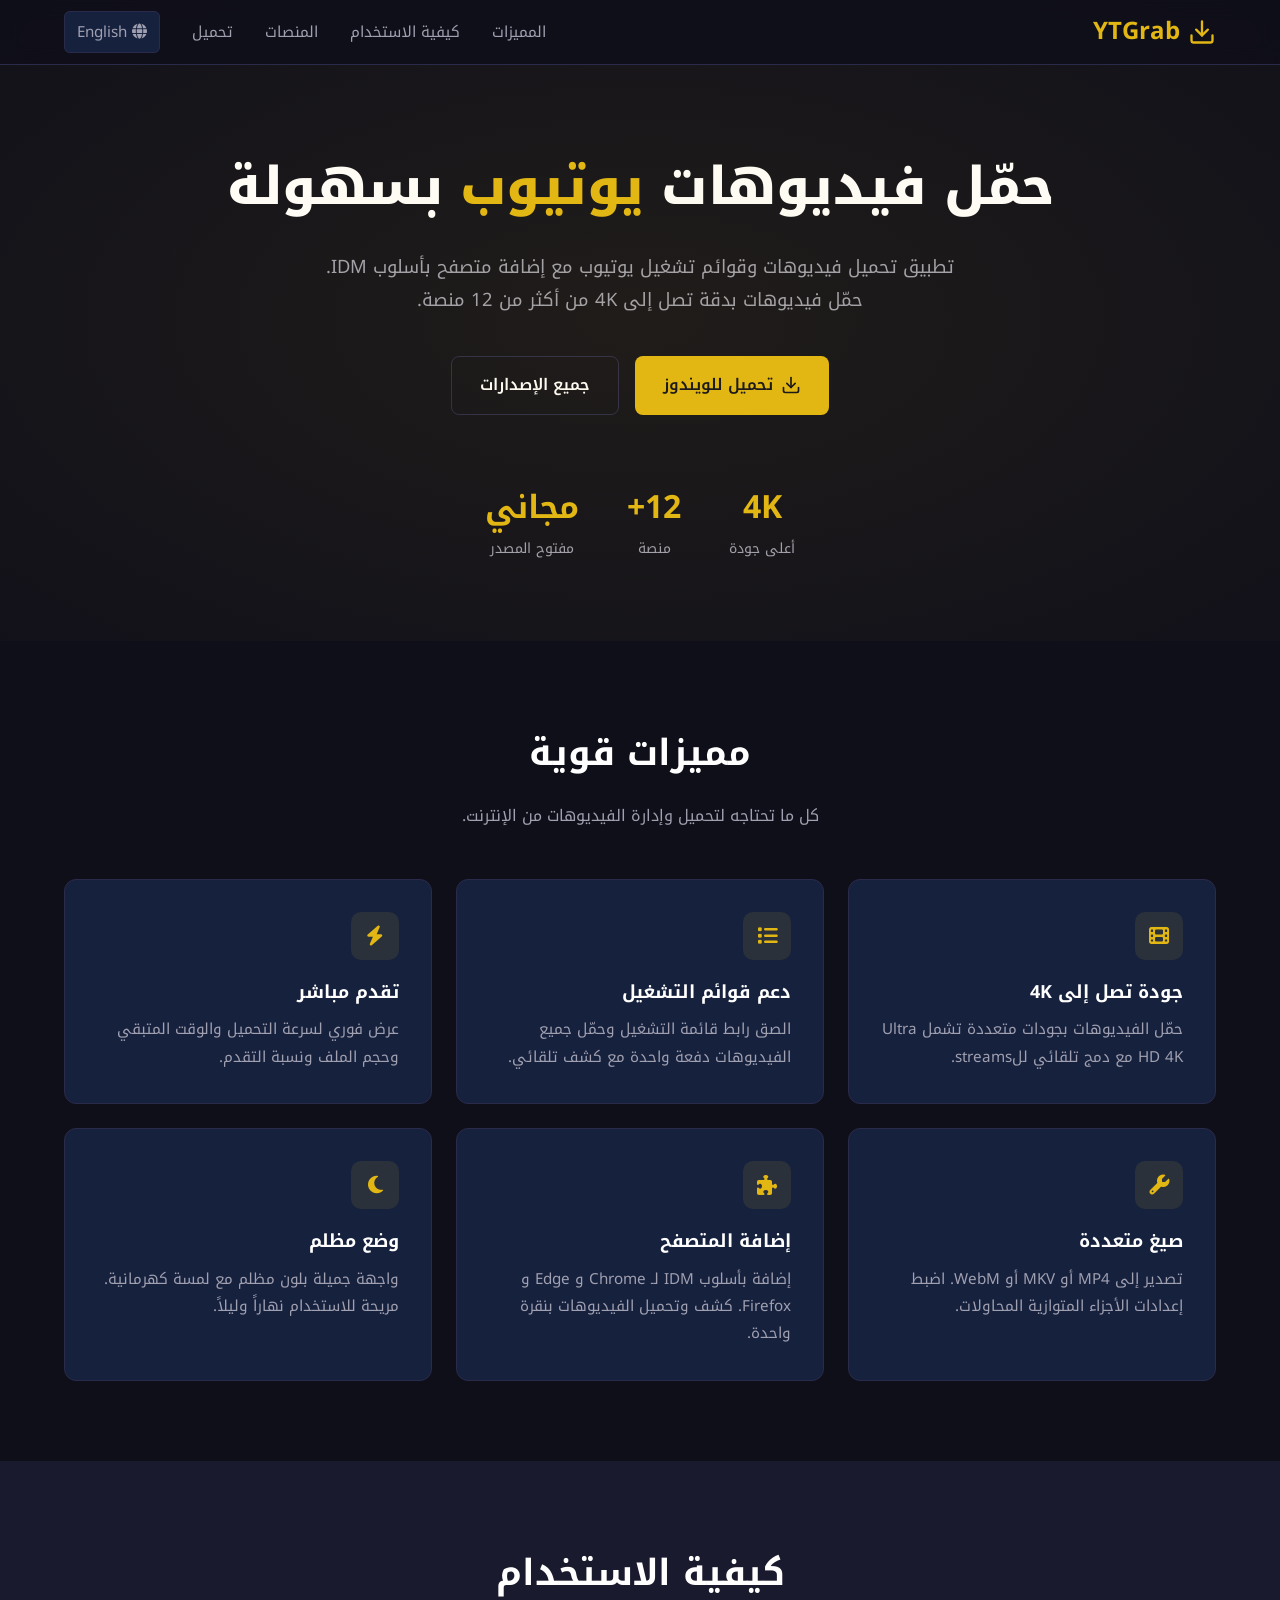
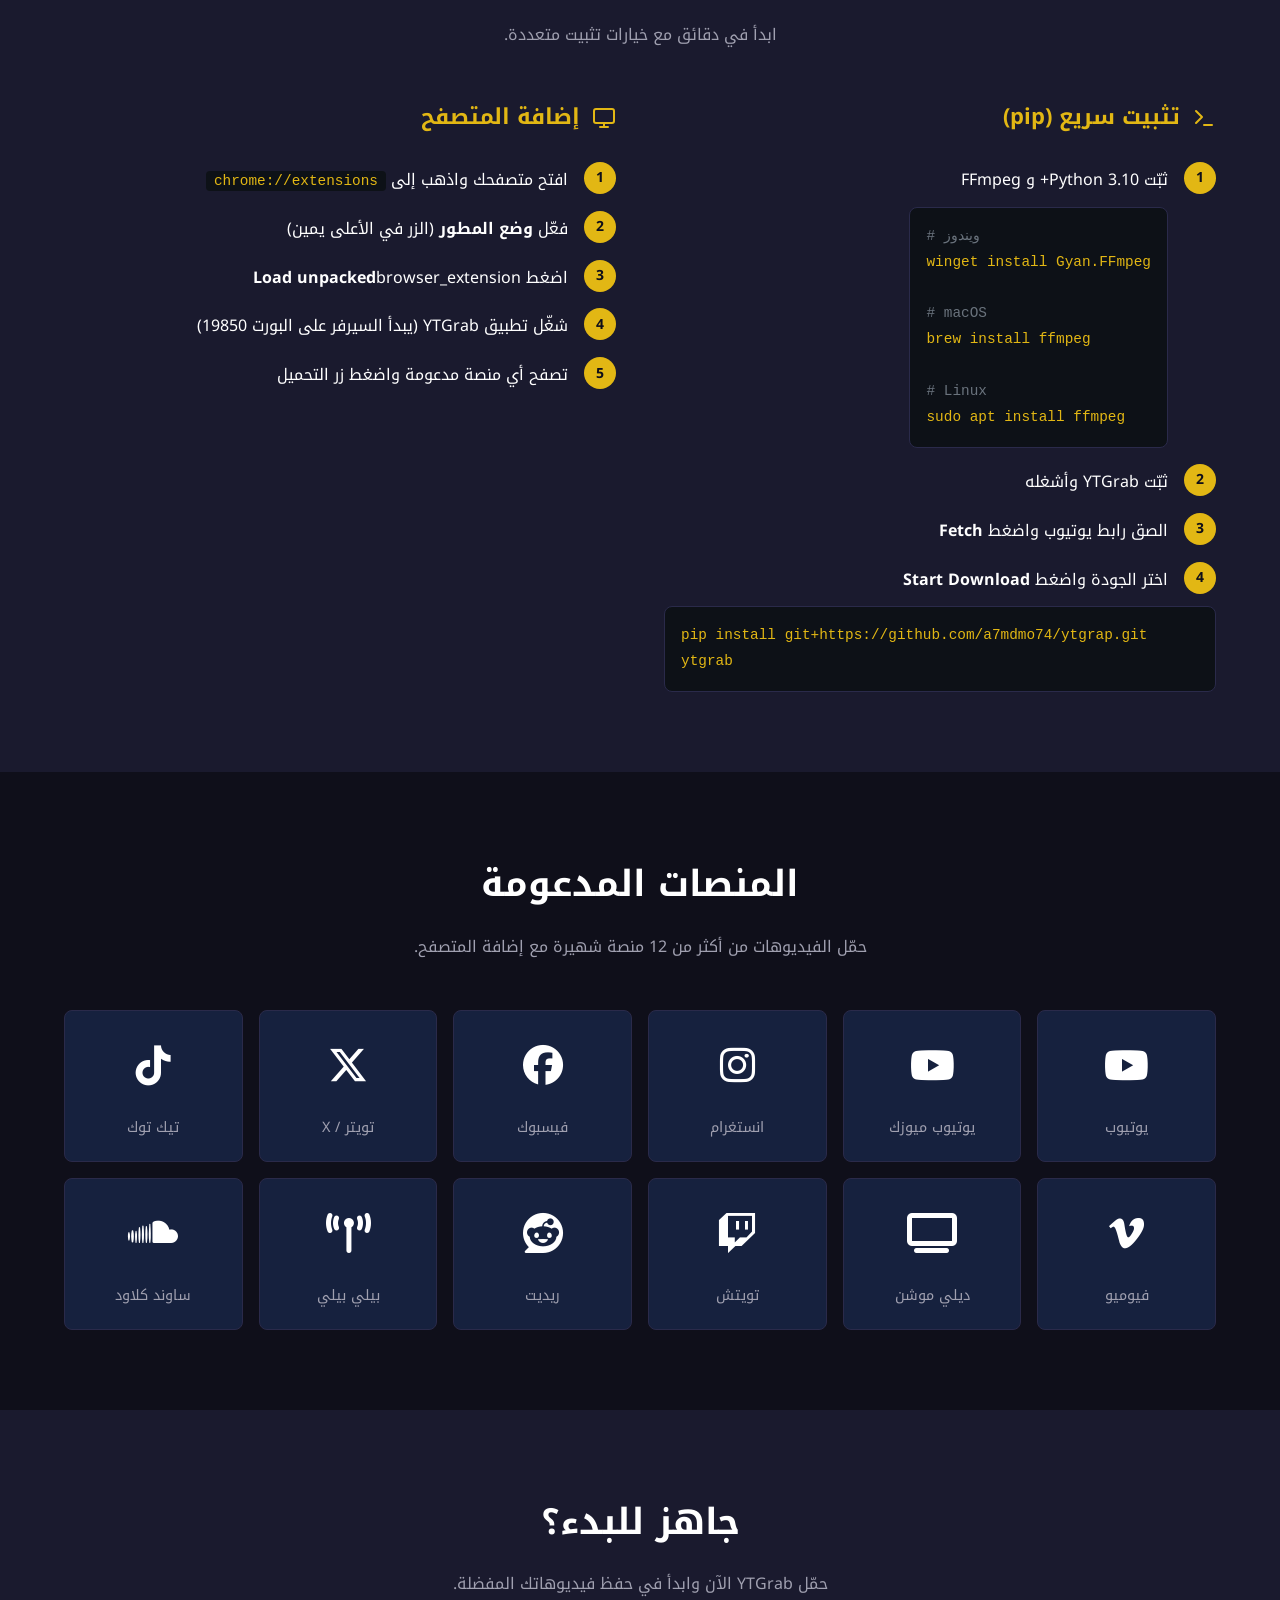
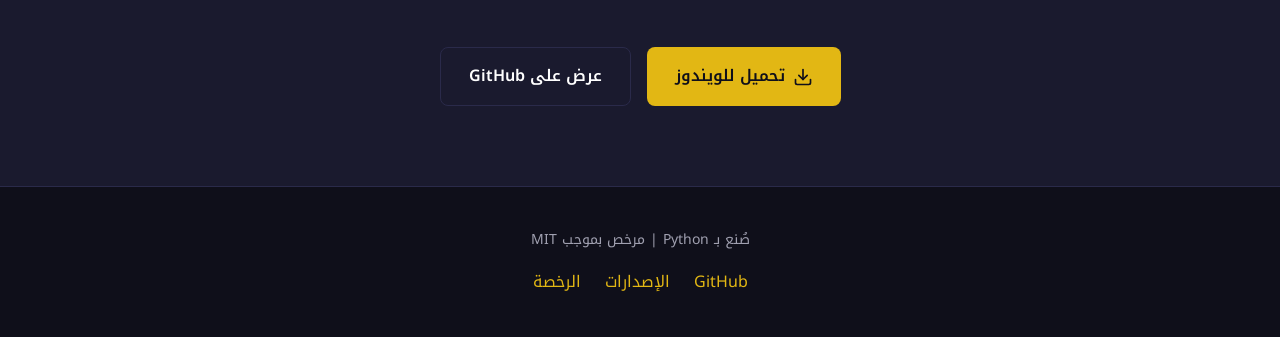
==== docs/index-ar.html @ 20b382d5 "Add Arabic version with RTL support and language switcher" ====
<!DOCTYPE html>
<html lang="ar" dir="rtl">
<head>
    <meta charset="UTF-8">
    <meta name="viewport" content="width=device-width, initial-scale=1.0">
    <title>YTGrab - تحميل فيديوهات يوتيوب</title>
    <meta name="description" content="تحميل فيديوهات وقوائم تشغيل يوتيوب مع إضافة متصفح بأسلوب IDM. حمّل فيديوهات بدقة تصل إلى 4K من أكثر من 12 منصة.">
    <link rel="icon" href="data:image/svg+xml,<svg xmlns='http://www.w3.org/2000/svg' viewBox='0 0 100 100'><text y='.9em' font-size='90'>⬇</text></svg>">
    <link rel="stylesheet" href="https://cdnjs.cloudflare.com/ajax/libs/font-awesome/6.5.1/css/all.min.css">
    <link href="https://fonts.googleapis.com/css2?family=Noto+Kufi+Arabic:wght@400;500;600;700;800&display=swap" rel="stylesheet">
    <style>
        *, *::before, *::after {
            margin: 0;
            padding: 0;
            box-sizing: border-box;
        }

        :root {
            --bg-primary: #0f0f1a;
            --bg-secondary: #1a1a2e;
            --bg-card: #16213e;
            --accent: #e2b714;
            --accent-hover: #f5c842;
            --text-primary: #ffffff;
            --text-secondary: #a0a0b0;
            --code-bg: #0d1117;
            --border: #2a2a4a;
        }

        html {
            scroll-behavior: smooth;
        }

        body {
            font-family: 'Noto Kufi Arabic', -apple-system, BlinkMacSystemFont, 'Segoe UI', sans-serif;
            background-color: var(--bg-primary);
            color: var(--text-primary);
            line-height: 1.8;
        }

        a {
            color: var(--accent);
            text-decoration: none;
            transition: color 0.2s;
        }

        a:hover {
            color: var(--accent-hover);
        }

        .container {
            max-width: 1200px;
            margin: 0 auto;
            padding: 0 24px;
        }

        /* Navigation */
        nav {
            position: fixed;
            top: 0;
            left: 0;
            right: 0;
            background: rgba(15, 15, 26, 0.95);
            backdrop-filter: blur(10px);
            border-bottom: 1px solid var(--border);
            z-index: 1000;
        }

        nav .container {
            display: flex;
            align-items: center;
            justify-content: space-between;
            height: 64px;
        }

        .logo {
            font-size: 1.5rem;
            font-weight: 700;
            color: var(--accent);
            display: flex;
            align-items: center;
            gap: 8px;
        }

        .logo svg {
            width: 28px;
            height: 28px;
        }

        .nav-links {
            display: flex;
            gap: 32px;
            list-style: none;
            align-items: center;
        }

        .nav-links a {
            color: var(--text-secondary);
            font-size: 0.95rem;
            transition: color 0.2s;
        }

        .nav-links a:hover {
            color: var(--text-primary);
        }

        .lang-switch {
            background: var(--bg-card);
            padding: 6px 12px;
            border-radius: 6px;
            border: 1px solid var(--border);
            font-size: 0.85rem;
        }

        .lang-switch:hover {
            border-color: var(--accent);
            color: var(--accent);
        }

        .hamburger {
            display: none;
            background: none;
            border: none;
            cursor: pointer;
            padding: 4px;
        }

        .hamburger span {
            display: block;
            width: 24px;
            height: 2px;
            background: var(--text-primary);
            margin: 6px 0;
            transition: 0.3s;
        }

        /* Hero */
        .hero {
            padding: 140px 0 80px;
            text-align: center;
            position: relative;
            overflow: hidden;
        }

        .hero::before {
            content: '';
            position: absolute;
            top: -50%;
            left: -50%;
            width: 200%;
            height: 200%;
            background: radial-gradient(ellipse at center, rgba(226, 183, 20, 0.08) 0%, transparent 60%);
            pointer-events: none;
        }

        .hero h1 {
            font-size: 3.25rem;
            font-weight: 800;
            margin-bottom: 16px;
            letter-spacing: -0.5px;
        }

        .hero h1 span {
            color: var(--accent);
        }

        .hero .tagline {
            font-size: 1.15rem;
            color: var(--text-secondary);
            max-width: 650px;
            margin: 0 auto 40px;
        }

        .hero-buttons {
            display: flex;
            gap: 16px;
            justify-content: center;
            flex-wrap: wrap;
        }

        .btn {
            display: inline-flex;
            align-items: center;
            gap: 8px;
            padding: 14px 28px;
            border-radius: 8px;
            font-size: 1rem;
            font-weight: 600;
            cursor: pointer;
            border: none;
            transition: all 0.2s;
        }

        .btn-primary {
            background: var(--accent);
            color: #0f0f1a;
        }

        .btn-primary:hover {
            background: var(--accent-hover);
            color: #0f0f1a;
            transform: translateY(-2px);
            box-shadow: 0 8px 24px rgba(226, 183, 20, 0.3);
        }

        .btn-secondary {
            background: transparent;
            color: var(--text-primary);
            border: 1px solid var(--border);
        }

        .btn-secondary:hover {
            border-color: var(--accent);
            color: var(--accent);
        }

        .hero-stats {
            display: flex;
            justify-content: center;
            gap: 48px;
            margin-top: 64px;
        }

        .stat {
            text-align: center;
        }

        .stat-value {
            font-size: 2rem;
            font-weight: 700;
            color: var(--accent);
        }

        .stat-label {
            font-size: 0.875rem;
            color: var(--text-secondary);
        }

        /* Sections */
        section {
            padding: 80px 0;
        }

        .section-title {
            font-size: 2.25rem;
            font-weight: 700;
            text-align: center;
            margin-bottom: 16px;
        }

        .section-subtitle {
            text-align: center;
            color: var(--text-secondary);
            max-width: 600px;
            margin: 0 auto 48px;
        }

        /* Features Grid */
        .features-grid {
            display: grid;
            grid-template-columns: repeat(3, 1fr);
            gap: 24px;
        }

        .feature-card {
            background: var(--bg-card);
            border: 1px solid var(--border);
            border-radius: 12px;
            padding: 32px;
            transition: all 0.3s;
        }

        .feature-card:hover {
            border-color: var(--accent);
            transform: translateY(-4px);
            box-shadow: 0 12px 32px rgba(0, 0, 0, 0.3);
        }

        .feature-icon {
            width: 48px;
            height: 48px;
            background: rgba(226, 183, 20, 0.1);
            border-radius: 10px;
            display: flex;
            align-items: center;
            justify-content: center;
            font-size: 1.25rem;
            margin-bottom: 16px;
            color: var(--accent);
        }

        .feature-card h3 {
            font-size: 1.125rem;
            margin-bottom: 8px;
        }

        .feature-card p {
            color: var(--text-secondary);
            font-size: 0.95rem;
        }

        /* How to Use */
        .steps {
            display: grid;
            grid-template-columns: repeat(2, 1fr);
            gap: 48px;
        }

        .step-group h3 {
            font-size: 1.375rem;
            margin-bottom: 24px;
            color: var(--accent);
            display: flex;
            align-items: center;
            gap: 12px;
        }

        .step-list {
            list-style: none;
            display: flex;
            flex-direction: column;
            gap: 16px;
        }

        .step-list li {
            display: flex;
            gap: 16px;
            align-items: flex-start;
        }

        .step-number {
            min-width: 32px;
            height: 32px;
            background: var(--accent);
            color: #0f0f1a;
            border-radius: 50%;
            display: flex;
            align-items: center;
            justify-content: center;
            font-weight: 700;
            font-size: 0.875rem;
        }

        .step-text {
            padding-top: 4px;
        }

        .step-text code {
            background: var(--code-bg);
            padding: 2px 8px;
            border-radius: 4px;
            font-size: 0.9rem;
            color: var(--accent);
            font-family: 'Consolas', 'SF Mono', monospace;
        }

        .code-block {
            background: var(--code-bg);
            border: 1px solid var(--border);
            border-radius: 8px;
            padding: 16px;
            margin-top: 12px;
            font-family: 'Consolas', 'SF Mono', monospace;
            font-size: 0.9rem;
            overflow-x: auto;
            direction: ltr;
            text-align: left;
        }

        .code-block .comment {
            color: #6a737d;
        }

        .code-block .cmd {
            color: var(--accent);
        }

        /* Platforms */
        .platforms-grid {
            display: grid;
            grid-template-columns: repeat(auto-fit, minmax(160px, 1fr));
            gap: 16px;
        }

        .platform-badge {
            background: var(--bg-card);
            border: 1px solid var(--border);
            border-radius: 8px;
            padding: 20px;
            text-align: center;
            transition: all 0.2s;
        }

        .platform-badge:hover {
            border-color: var(--accent);
        }

        .platform-icon {
            font-size: 2.5rem;
            margin-bottom: 12px;
            color: var(--text-primary);
            transition: color 0.2s;
        }

        .platform-badge:hover .platform-icon {
            color: var(--accent);
        }

        .platform-name {
            font-size: 0.9rem;
            color: var(--text-secondary);
        }

        /* Footer */
        footer {
            border-top: 1px solid var(--border);
            padding: 40px 0;
            text-align: center;
        }

        footer p {
            color: var(--text-secondary);
            font-size: 0.875rem;
        }

        footer .footer-links {
            display: flex;
            justify-content: center;
            gap: 24px;
            margin-top: 16px;
        }

        /* Responsive */
        @media (max-width: 768px) {
            .nav-links {
                display: none;
                position: absolute;
                top: 64px;
                left: 0;
                right: 0;
                background: var(--bg-primary);
                flex-direction: column;
                padding: 24px;
                gap: 16px;
                border-bottom: 1px solid var(--border);
            }

            .nav-links.active {
                display: flex;
            }

            .hamburger {
                display: block;
            }

            .hero h1 {
                font-size: 2rem;
            }

            .hero .tagline {
                font-size: 1rem;
            }

            .hero-stats {
                gap: 24px;
            }

            .stat-value {
                font-size: 1.5rem;
            }

            .features-grid {
                grid-template-columns: 1fr;
            }

            .steps {
                grid-template-columns: 1fr;
                gap: 32px;
            }

            .section-title {
                font-size: 1.75rem;
            }
        }
    </style>
</head>
<body>
    <nav>
        <div class="container">
            <a href="#" class="logo">
                <svg viewBox="0 0 24 24" fill="none" stroke="currentColor" stroke-width="2" stroke-linecap="round" stroke-linejoin="round">
                    <path d="M21 15v4a2 2 0 0 1-2 2H5a2 2 0 0 1-2-2v-4"/>
                    <polyline points="7 10 12 15 17 10"/>
                    <line x1="12" y1="15" x2="12" y2="3"/>
                </svg>
                YTGrab
            </a>
            <ul class="nav-links" id="navLinks">
                <li><a href="#features">المميزات</a></li>
                <li><a href="#how-to-use">كيفية الاستخدام</a></li>
                <li><a href="#platforms">المنصات</a></li>
                <li><a href="#download">تحميل</a></li>
                <li><a href="index.html" class="lang-switch"><i class="fas fa-globe"></i> English</a></li>
            </ul>
            <button class="hamburger" id="hamburger" aria-label="Toggle menu">
                <span></span>
                <span></span>
                <span></span>
            </button>
        </div>
    </nav>

    <section class="hero" id="download">
        <div class="container">
            <h1>حمّل فيديوهات <span>يوتيوب</span> بسهولة</h1>
            <p class="tagline">تطبيق تحميل فيديوهات وقوائم تشغيل يوتيوب مع إضافة متصفح بأسلوب IDM. حمّل فيديوهات بدقة تصل إلى 4K من أكثر من 12 منصة.</p>
            <div class="hero-buttons">
                <a href="https://github.com/a7mdmo74/ytgrap/releases/latest/download/YTGrab.zip" class="btn btn-primary" id="downloadBtn">
                    <svg width="20" height="20" viewBox="0 0 24 24" fill="none" stroke="currentColor" stroke-width="2" stroke-linecap="round" stroke-linejoin="round">
                        <path d="M21 15v4a2 2 0 0 1-2 2H5a2 2 0 0 1-2-2v-4"/>
                        <polyline points="7 10 12 15 17 10"/>
                        <line x1="12" y1="15" x2="12" y2="3"/>
                    </svg>
                    تحميل للويندوز
                </a>
                <a href="https://github.com/a7mdmo74/ytgrap/releases" class="btn btn-secondary">
                    جميع الإصدارات
                </a>
            </div>
            <div class="hero-stats">
                <div class="stat">
                    <div class="stat-value">4K</div>
                    <div class="stat-label">أعلى جودة</div>
                </div>
                <div class="stat">
                    <div class="stat-value">12+</div>
                    <div class="stat-label">منصة</div>
                </div>
                <div class="stat">
                    <div class="stat-value">مجاني</div>
                    <div class="stat-label">مفتوح المصدر</div>
                </div>
            </div>
        </div>
    </section>

    <section id="features">
        <div class="container">
            <h2 class="section-title">مميزات قوية</h2>
            <p class="section-subtitle">كل ما تحتاجه لتحميل وإدارة الفيديوهات من الإنترنت.</p>
            <div class="features-grid">
                <div class="feature-card">
                    <div class="feature-icon"><i class="fas fa-film"></i></div>
                    <h3>جودة تصل إلى 4K</h3>
                    <p>حمّل الفيديوهات بجودات متعددة تشمل Ultra HD 4K مع دمج تلقائي للstreams.</p>
                </div>
                <div class="feature-card">
                    <div class="feature-icon"><i class="fas fa-list"></i></div>
                    <h3>دعم قوائم التشغيل</h3>
                    <p>الصق رابط قائمة التشغيل وحمّل جميع الفيديوهات دفعة واحدة مع كشف تلقائي.</p>
                </div>
                <div class="feature-card">
                    <div class="feature-icon"><i class="fas fa-bolt"></i></div>
                    <h3>تقدم مباشر</h3>
                    <p>عرض فوري لسرعة التحميل والوقت المتبقي وحجم الملف ونسبة التقدم.</p>
                </div>
                <div class="feature-card">
                    <div class="feature-icon"><i class="fas fa-wrench"></i></div>
                    <h3>صيغ متعددة</h3>
                    <p>تصدير إلى MP4 أو MKV أو WebM. اضبط إعدادات الأجزاء المتوازية المحاولات.</p>
                </div>
                <div class="feature-card">
                    <div class="feature-icon"><i class="fas fa-puzzle-piece"></i></div>
                    <h3>إضافة المتصفح</h3>
                    <p>إضافة بأسلوب IDM لـ Chrome و Edge و Firefox. كشف وتحميل الفيديوهات بنقرة واحدة.</p>
                </div>
                <div class="feature-card">
                    <div class="feature-icon"><i class="fas fa-moon"></i></div>
                    <h3>وضع مظلم</h3>
                    <p>واجهة جميلة بلون مظلم مع لمسة كهرمانية. مريحة للاستخدام نهاراً وليلاً.</p>
                </div>
            </div>
        </div>
    </section>

    <section id="how-to-use" style="background: var(--bg-secondary);">
        <div class="container">
            <h2 class="section-title">كيفية الاستخدام</h2>
            <p class="section-subtitle">ابدأ في دقائق مع خيارات تثبيت متعددة.</p>
            <div class="steps">
                <div class="step-group">
                    <h3>
                        <svg width="24" height="24" viewBox="0 0 24 24" fill="none" stroke="currentColor" stroke-width="2" stroke-linecap="round" stroke-linejoin="round">
                            <polyline points="4 17 10 11 4 5"/>
                            <line x1="12" y1="19" x2="20" y2="19"/>
                        </svg>
                        تثبيت سريع (pip)
                    </h3>
                    <ul class="step-list">
                        <li>
                            <span class="step-number">1</span>
                            <div class="step-text">
                                ثبّت Python 3.10+ و FFmpeg
                                <div class="code-block">
                                    <span class="comment"># ويندوز</span><br>
                                    <span class="cmd">winget install Gyan.FFmpeg</span><br><br>
                                    <span class="comment"># macOS</span><br>
                                    <span class="cmd">brew install ffmpeg</span><br><br>
                                    <span class="comment"># Linux</span><br>
                                    <span class="cmd">sudo apt install ffmpeg</span>
                                </div>
                            </div>
                        </li>
                        <li>
                            <span class="step-number">2</span>
                            <div class="step-text">ثبّت YTGrab وأشغله</div>
                        </li>
                        <li>
                            <span class="step-number">3</span>
                            <div class="step-text">الصق رابط يوتيوب واضغط <strong>Fetch</strong></div>
                        </li>
                        <li>
                            <span class="step-number">4</span>
                            <div class="step-text">اختر الجودة واضغط <strong>Start Download</strong></div>
                        </li>
                    </ul>
                    <div class="code-block">
                        <span class="cmd">pip install git+https://github.com/a7mdmo74/ytgrap.git</span><br>
                        <span class="cmd">ytgrab</span>
                    </div>
                </div>
                <div class="step-group">
                    <h3>
                        <svg width="24" height="24" viewBox="0 0 24 24" fill="none" stroke="currentColor" stroke-width="2" stroke-linecap="round" stroke-linejoin="round">
                            <rect x="2" y="3" width="20" height="14" rx="2" ry="2"/>
                            <line x1="8" y1="21" x2="16" y2="21"/>
                            <line x1="12" y1="17" x2="12" y2="21"/>
                        </svg>
                        إضافة المتصفح
                    </h3>
                    <ul class="step-list">
                        <li>
                            <span class="step-number">1</span>
                            <div class="step-text">افتح متصفحك واذهب إلى <code>chrome://extensions</code></div>
                        </li>
                        <li>
                            <span class="step-number">2</span>
                            <div class="step-text">فعّل <strong>وضع المطور</strong> (الزر في الأعلى يمين)</div>
                        </li>
                        <li>
                            <span class="step-number">3</span>
                            <div class="step-text">اضغط <strong>Load unpacked</strong واختر مجلد <code>browser_extension</code></div>
                        </li>
                        <li>
                            <span class="step-number">4</span>
                            <div class="step-text">شغّل تطبيق YTGrab (يبدأ السيرفر على البورت 19850)</div>
                        </li>
                        <li>
                            <span class="step-number">5</span>
                            <div class="step-text">تصفح أي منصة مدعومة واضغط زر التحميل</div>
                        </li>
                    </ul>
                </div>
            </div>
        </div>
    </section>

    <section id="platforms">
        <div class="container">
            <h2 class="section-title">المنصات المدعومة</h2>
            <p class="section-subtitle">حمّل الفيديوهات من أكثر من 12 منصة شهيرة مع إضافة المتصفح.</p>
            <div class="platforms-grid">
                <div class="platform-badge">
                    <div class="platform-icon"><i class="fab fa-youtube"></i></div>
                    <div class="platform-name">يوتيوب</div>
                </div>
                <div class="platform-badge">
                    <div class="platform-icon"><i class="fab fa-youtube"></i></div>
                    <div class="platform-name">يوتيوب ميوزك</div>
                </div>
                <div class="platform-badge">
                    <div class="platform-icon"><i class="fab fa-instagram"></i></div>
                    <div class="platform-name">انستغرام</div>
                </div>
                <div class="platform-badge">
                    <div class="platform-icon"><i class="fab fa-facebook"></i></div>
                    <div class="platform-name">فيسبوك</div>
                </div>
                <div class="platform-badge">
                    <div class="platform-icon"><i class="fab fa-x-twitter"></i></div>
                    <div class="platform-name">تويتر / X</div>
                </div>
                <div class="platform-badge">
                    <div class="platform-icon"><i class="fab fa-tiktok"></i></div>
                    <div class="platform-name">تيك توك</div>
                </div>
                <div class="platform-badge">
                    <div class="platform-icon"><i class="fab fa-vimeo-v"></i></div>
                    <div class="platform-name">فيوميو</div>
                </div>
                <div class="platform-badge">
                    <div class="platform-icon"><i class="fas fa-tv"></i></div>
                    <div class="platform-name">ديلي موشن</div>
                </div>
                <div class="platform-badge">
                    <div class="platform-icon"><i class="fab fa-twitch"></i></div>
                    <div class="platform-name">تويتش</div>
                </div>
                <div class="platform-badge">
                    <div class="platform-icon"><i class="fab fa-reddit"></i></div>
                    <div class="platform-name">ريديت</div>
                </div>
                <div class="platform-badge">
                    <div class="platform-icon"><i class="fas fa-tower-broadcast"></i></div>
                    <div class="platform-name">بيلي بيلي</div>
                </div>
                <div class="platform-badge">
                    <div class="platform-icon"><i class="fab fa-soundcloud"></i></div>
                    <div class="platform-name">ساوند كلاود</div>
                </div>
            </div>
        </div>
    </section>

    <section id="cta" style="background: var(--bg-secondary);">
        <div class="container" style="text-align: center;">
            <h2 class="section-title">جاهز للبدء؟</h2>
            <p class="section-subtitle">حمّل YTGrab الآن وابدأ في حفظ فيديوهاتك المفضلة.</p>
            <div class="hero-buttons">
                <a href="https://github.com/a7mdmo74/ytgrap/releases/latest/download/YTGrab.zip" class="btn btn-primary">
                    <svg width="20" height="20" viewBox="0 0 24 24" fill="none" stroke="currentColor" stroke-width="2" stroke-linecap="round" stroke-linejoin="round">
                        <path d="M21 15v4a2 2 0 0 1-2 2H5a2 2 0 0 1-2-2v-4"/>
                        <polyline points="7 10 12 15 17 10"/>
                        <line x1="12" y1="15" x2="12" y2="3"/>
                    </svg>
                    تحميل للويندوز
                </a>
                <a href="https://github.com/a7mdmo74/ytgrap" class="btn btn-secondary">
                    عرض على GitHub
                </a>
            </div>
        </div>
    </section>

    <footer>
        <div class="container">
            <p>صُنع بـ Python | مرخص بموجب MIT</p>
            <div class="footer-links">
                <a href="https://github.com/a7mdmo74/ytgrap">GitHub</a>
                <a href="https://github.com/a7mdmo74/ytgrap/releases">الإصدارات</a>
                <a href="https://github.com/a7mdmo74/ytgrap/blob/main/LICENSE">الرخصة</a>
            </div>
        </div>
    </footer>

    <script>
        document.getElementById('hamburger').addEventListener('click', function() {
            document.getElementById('navLinks').classList.toggle('active');
        });

        document.querySelectorAll('.nav-links a').forEach(function(link) {
            link.addEventListener('click', function() {
                document.getElementById('navLinks').classList.remove('active');
            });
        });
    </script>
</body>
</html>
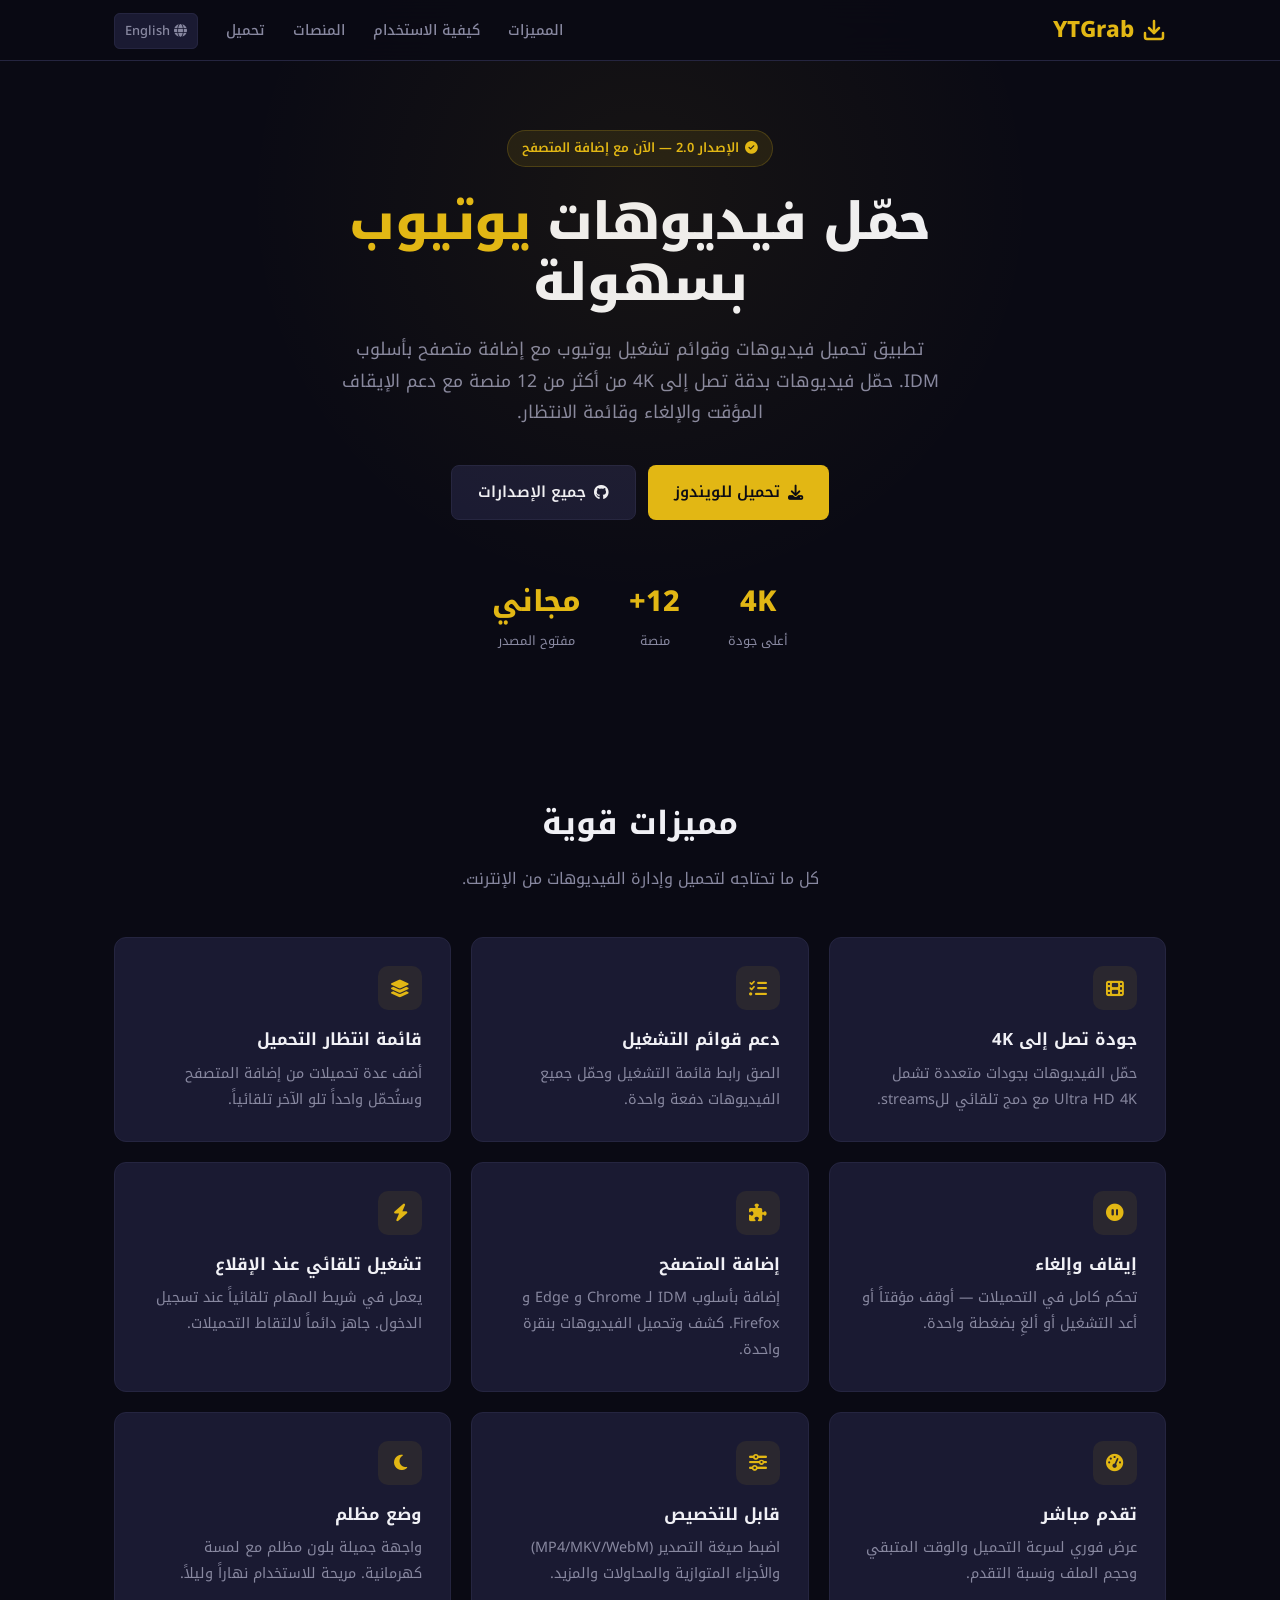
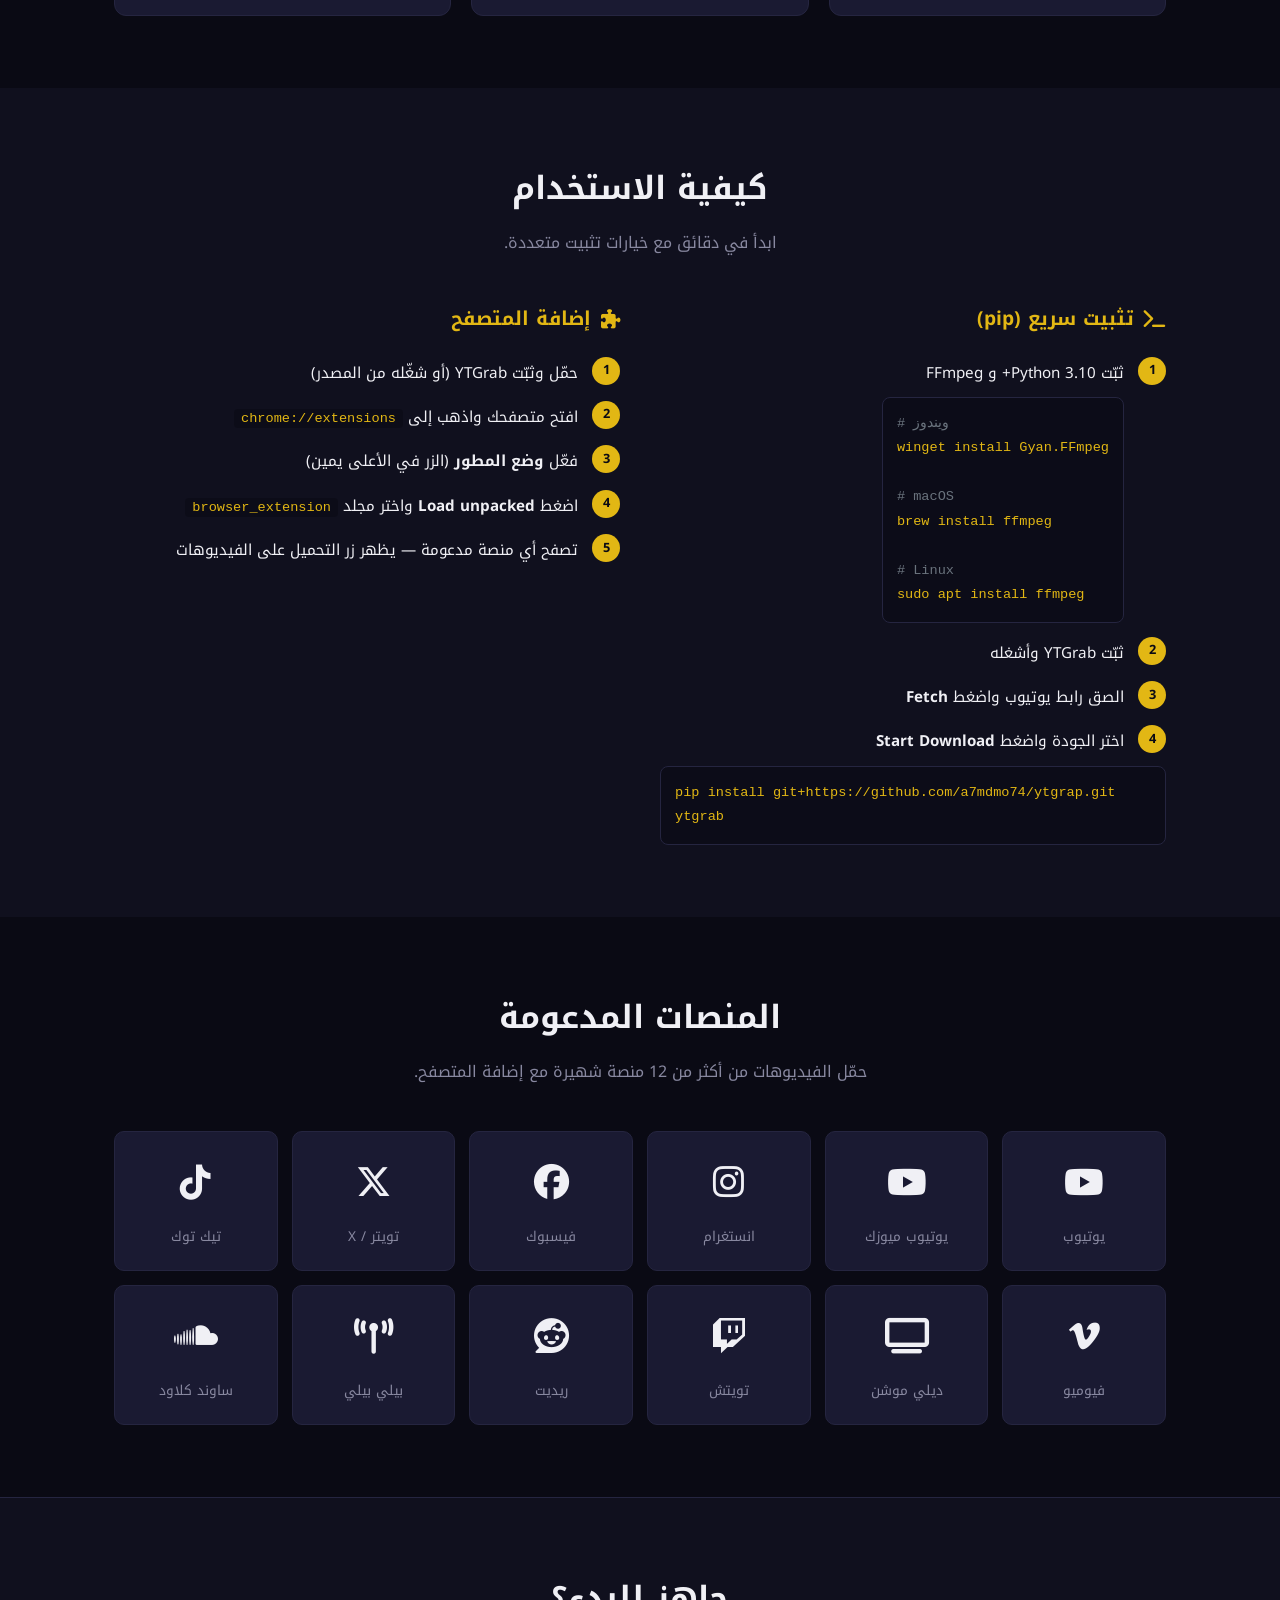
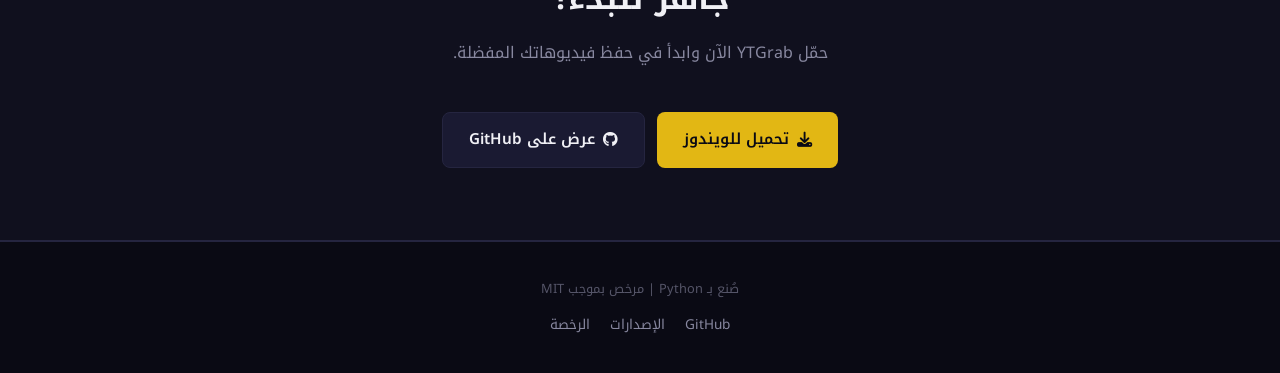
==== commit eccb790e: "Update landing pages: full SEO (schema.org, Open Graph, Twitter Cards, canonical, keywords), ARIA ac" ====
--- a/docs/index-ar.html
+++ b/docs/index-ar.html
@@ -3,744 +3,277 @@
 <head>
     <meta charset="UTF-8">
     <meta name="viewport" content="width=device-width, initial-scale=1.0">
-    <title>YTGrab - تحميل فيديوهات يوتيوب</title>
-    <meta name="description" content="تحميل فيديوهات وقوائم تشغيل يوتيوب مع إضافة متصفح بأسلوب IDM. حمّل فيديوهات بدقة تصل إلى 4K من أكثر من 12 منصة.">
-    <link rel="icon" href="data:image/svg+xml,<svg xmlns='http://www.w3.org/2000/svg' viewBox='0 0 100 100'><text y='.9em' font-size='90'>⬇</text></svg>">
+    <title>YTGrab - تحميل فيديوهات يوتيوب مجاناً | 4K، قوائم تشغيل، 12+ منصة</title>
+    <meta name="description" content="تحميل فيديوهات وقوائم تشغيل يوتيوب مجاناً مع إضافة متصفح بأسلوب IDM. حمّل فيديوهات بدقة تصل إلى 4K من يوتيوب وإنستغرام وتيك توك وفيسبوك وتويتر وأكثر من 12 منصة. يدعم الإيقاف المؤقت والإلغاء وقائمة الانتظار.">
+    <meta name="keywords" content="تحميل يوتيوب, تنزيل فيديو, تحميل فيديو يوتيوب, يوتيوب الى mp4, تحميل قوائم تشغيل, فيديو 4k, تحميل مجاني, اضافة متصفح, ytgrab">
+    <meta name="author" content="Ahmed Amer">
+    <meta name="robots" content="index, follow">
+    <link rel="canonical" href="https://a7mdmo74.github.io/ytgrap/index-ar.html">
+
+    <meta property="og:type" content="website">
+    <meta property="og:url" content="https://a7mdmo74.github.io/ytgrap/index-ar.html">
+    <meta property="og:title" content="YTGrab - تحميل فيديوهات يوتيوب مجاناً">
+    <meta property="og:description" content="تحميل فيديوهات يوتيوب مجاناً مع إضافة متصفح بأسلوب IDM. حمّل فيديوهات بدقة 4K من 12+ منصة.">
+    <meta property="og:locale" content="ar_SA">
+
+    <meta name="twitter:card" content="summary_large_image">
+    <meta name="twitter:title" content="YTGrab - تحميل فيديوهات يوتيوب مجاناً">
+    <meta name="twitter:description" content="تحميل فيديوهات يوتيوب مجاناً مع إضافة متصفح بأسلوب IDM.">
+
+    <link rel="icon" type="image/svg+xml" href="data:image/svg+xml,<svg xmlns='http://www.w3.org/2000/svg' viewBox='0 0 100 100'><text y='.9em' font-size='90'>⬇</text></svg>">
     <link rel="stylesheet" href="https://cdnjs.cloudflare.com/ajax/libs/font-awesome/6.5.1/css/all.min.css">
     <link href="https://fonts.googleapis.com/css2?family=Noto+Kufi+Arabic:wght@400;500;600;700;800&display=swap" rel="stylesheet">
+
+    <script type="application/ld+json">
+    {
+        "@context": "https://schema.org",
+        "@type": "SoftwareApplication",
+        "name": "YTGrab",
+        "applicationCategory": "MultimediaApplication",
+        "offers": { "@type": "Offer", "price": "0", "priceCurrency": "USD" },
+        "description": "تحميل فيديوهات يوتيوب مجاناً مع إضافة متصفح بأسلوب IDM",
+        "softwareVersion": "2.0.0",
+        "downloadUrl": "https://github.com/a7mdmo74/ytgrap/releases/latest",
+        "author": { "@type": "Person", "name": "Ahmed Amer" }
+    }
+    </script>
+
     <style>
-        *, *::before, *::after {
-            margin: 0;
-            padding: 0;
-            box-sizing: border-box;
+        *, *::before, *::after { margin: 0; padding: 0; box-sizing: border-box; }
+        :root {
+            --bg: #0a0a14; --bg2: #10101e; --card: #1a1a32;
+            --accent: #e2b714; --accent2: #f5c842;
+            --text: #f0f0f5; --dim: #8888a0; --muted: #555568;
+            --border: #252540; --code: #0c0c18;
         }
-
-        :root {
-            --bg-primary: #0f0f1a;
-            --bg-secondary: #1a1a2e;
-            --bg-card: #16213e;
-            --accent: #e2b714;
-            --accent-hover: #f5c842;
-            --text-primary: #ffffff;
-            --text-secondary: #a0a0b0;
-            --code-bg: #0d1117;
-            --border: #2a2a4a;
+        html { scroll-behavior: smooth; }
+        body { font-family: 'Noto Kufi Arabic', -apple-system, sans-serif; background: var(--bg); color: var(--text); line-height: 1.8; overflow-x: hidden; }
+        a { color: var(--accent); text-decoration: none; transition: 0.2s; }
+        a:hover { color: var(--accent2); }
+        .container { max-width: 1100px; margin: 0 auto; padding: 0 24px; }
+
+        nav { position: fixed; top: 0; left: 0; right: 0; background: rgba(10,10,20,0.92); backdrop-filter: blur(16px); border-bottom: 1px solid var(--border); z-index: 100; }
+        nav .container { display: flex; align-items: center; justify-content: space-between; height: 60px; }
+        .logo { font-size: 1.4rem; font-weight: 800; color: var(--accent); display: flex; align-items: center; gap: 8px; }
+        .logo svg { width: 24px; height: 24px; }
+        .nav-links { display: flex; gap: 28px; list-style: none; align-items: center; }
+        .nav-links a { color: var(--dim); font-size: 0.9rem; font-weight: 500; }
+        .nav-links a:hover { color: var(--text); }
+        .lang-switch { background: var(--card); padding: 5px 10px; border-radius: 6px; border: 1px solid var(--border); font-size: 0.8rem !important; }
+        .lang-switch:hover { border-color: var(--accent); color: var(--accent) !important; }
+        .hamburger { display: none; background: none; border: none; cursor: pointer; padding: 4px; }
+        .hamburger span { display: block; width: 22px; height: 2px; background: var(--text); margin: 5px 0; transition: 0.3s; }
+
+        .hero { padding: 130px 0 70px; text-align: center; position: relative; }
+        .hero::before { content: ''; position: absolute; top: -200px; left: 50%; transform: translateX(-50%); width: 800px; height: 800px; background: radial-gradient(circle, rgba(226,183,20,0.06) 0%, transparent 70%); pointer-events: none; }
+        .badge { display: inline-flex; align-items: center; gap: 6px; background: rgba(226,183,20,0.1); border: 1px solid rgba(226,183,20,0.2); color: var(--accent); font-size: 0.8rem; font-weight: 600; padding: 6px 14px; border-radius: 999px; margin-bottom: 24px; }
+        .hero h1 { font-size: 3.2rem; font-weight: 800; margin-bottom: 20px; letter-spacing: -0.5px; line-height: 1.2; }
+        .hero h1 span { color: var(--accent); }
+        .hero .tagline { font-size: 1.1rem; color: var(--dim); max-width: 600px; margin: 0 auto 36px; }
+        .hero-buttons { display: flex; gap: 12px; justify-content: center; flex-wrap: wrap; }
+        .btn { display: inline-flex; align-items: center; gap: 8px; padding: 13px 26px; border-radius: 8px; font-size: 0.95rem; font-weight: 600; cursor: pointer; border: none; transition: 0.2s; }
+        .btn-primary { background: var(--accent); color: #0a0a14; }
+        .btn-primary:hover { background: var(--accent2); color: #0a0a14; transform: translateY(-2px); box-shadow: 0 8px 24px rgba(226,183,20,0.25); }
+        .btn-secondary { background: var(--card); color: var(--text); border: 1px solid var(--border); }
+        .btn-secondary:hover { border-color: var(--accent); color: var(--accent); }
+        .hero-stats { display: flex; justify-content: center; gap: 48px; margin-top: 56px; }
+        .stat-value { font-size: 1.8rem; font-weight: 800; color: var(--accent); }
+        .stat-label { font-size: 0.8rem; color: var(--dim); margin-top: 2px; }
+
+        section { padding: 72px 0; }
+        .section-title { font-size: 2rem; font-weight: 700; text-align: center; margin-bottom: 12px; }
+        .section-subtitle { text-align: center; color: var(--dim); max-width: 520px; margin: 0 auto 44px; font-size: 1rem; }
+
+        .features-grid { display: grid; grid-template-columns: repeat(3, 1fr); gap: 20px; }
+        .feature-card { background: var(--card); border: 1px solid var(--border); border-radius: 12px; padding: 28px; transition: 0.3s; }
+        .feature-card:hover { border-color: var(--accent); transform: translateY(-3px); box-shadow: 0 12px 32px rgba(0,0,0,0.3); }
+        .feature-icon { width: 44px; height: 44px; background: rgba(226,183,20,0.08); border-radius: 10px; display: flex; align-items: center; justify-content: center; font-size: 1.1rem; margin-bottom: 14px; color: var(--accent); }
+        .feature-card h3 { font-size: 1.05rem; margin-bottom: 6px; }
+        .feature-card p { color: var(--dim); font-size: 0.9rem; }
+
+        .steps { display: grid; grid-template-columns: repeat(2, 1fr); gap: 40px; }
+        .step-group h3 { font-size: 1.2rem; margin-bottom: 20px; color: var(--accent); display: flex; align-items: center; gap: 10px; }
+        .step-list { list-style: none; display: flex; flex-direction: column; gap: 14px; }
+        .step-list li { display: flex; gap: 14px; align-items: flex-start; }
+        .step-number { min-width: 28px; height: 28px; background: var(--accent); color: #0a0a14; border-radius: 50%; display: flex; align-items: center; justify-content: center; font-weight: 700; font-size: 0.8rem; flex-shrink: 0; }
+        .step-text { padding-top: 3px; font-size: 0.95rem; }
+        .step-text code { background: var(--code); padding: 2px 7px; border-radius: 4px; font-size: 0.85rem; color: var(--accent); font-family: 'Consolas', monospace; direction: ltr; }
+        .code-block { background: var(--code); border: 1px solid var(--border); border-radius: 8px; padding: 14px; margin-top: 10px; font-family: 'Consolas', monospace; font-size: 0.85rem; overflow-x: auto; direction: ltr; text-align: left; }
+        .code-block .comment { color: #6a737d; }
+        .code-block .cmd { color: var(--accent); }
+
+        .platforms-grid { display: grid; grid-template-columns: repeat(auto-fit, minmax(140px, 1fr)); gap: 14px; }
+        .platform-badge { background: var(--card); border: 1px solid var(--border); border-radius: 10px; padding: 20px 16px; text-align: center; transition: 0.2s; }
+        .platform-badge:hover { border-color: var(--accent); }
+        .platform-icon { font-size: 2.2rem; margin-bottom: 10px; color: var(--text); transition: 0.2s; }
+        .platform-badge:hover .platform-icon { color: var(--accent); }
+        .platform-name { font-size: 0.85rem; color: var(--dim); }
+
+        .cta { background: var(--bg2); border-top: 1px solid var(--border); border-bottom: 1px solid var(--border); }
+
+        footer { border-top: 1px solid var(--border); padding: 36px 0; text-align: center; }
+        footer p { color: var(--muted); font-size: 0.8rem; }
+        footer .footer-links { display: flex; justify-content: center; gap: 20px; margin-top: 12px; }
+        footer .footer-links a { color: var(--dim); font-size: 0.85rem; }
+        footer .footer-links a:hover { color: var(--accent); }
+
+        @media (max-width: 900px) { .features-grid { grid-template-columns: repeat(2, 1fr); } }
+        @media (max-width: 768px) {
+            .nav-links { display: none; position: absolute; top: 60px; left: 0; right: 0; background: var(--bg); flex-direction: column; padding: 20px; gap: 14px; border-bottom: 1px solid var(--border); }
+            .nav-links.active { display: flex; }
+            .hamburger { display: block; }
+            .hero { padding: 110px 0 50px; }
+            .hero h1 { font-size: 2rem; }
+            .hero .tagline { font-size: 0.95rem; }
+            .hero-stats { gap: 24px; }
+            .stat-value { font-size: 1.4rem; }
+            .features-grid { grid-template-columns: 1fr; }
+            .steps { grid-template-columns: 1fr; gap: 28px; }
+            .section-title { font-size: 1.6rem; }
+            .platforms-grid { grid-template-columns: repeat(auto-fit, minmax(110px, 1fr)); gap: 10px; }
+            .platform-badge { padding: 14px 10px; }
+            .platform-icon { font-size: 1.8rem; }
+            section { padding: 56px 0; }
+            .btn { padding: 11px 20px; font-size: 0.9rem; }
         }
-
-        html {
-            scroll-behavior: smooth;
-        }
-
-        body {
-            font-family: 'Noto Kufi Arabic', -apple-system, BlinkMacSystemFont, 'Segoe UI', sans-serif;
-            background-color: var(--bg-primary);
-            color: var(--text-primary);
-            line-height: 1.8;
-        }
-
-        a {
-            color: var(--accent);
-            text-decoration: none;
-            transition: color 0.2s;
-        }
-
-        a:hover {
-            color: var(--accent-hover);
-        }
-
-        .container {
-            max-width: 1200px;
-            margin: 0 auto;
-            padding: 0 24px;
-        }
-
-        /* Navigation */
-        nav {
-            position: fixed;
-            top: 0;
-            left: 0;
-            right: 0;
-            background: rgba(15, 15, 26, 0.95);
-            backdrop-filter: blur(10px);
-            border-bottom: 1px solid var(--border);
-            z-index: 1000;
-        }
-
-        nav .container {
-            display: flex;
-            align-items: center;
-            justify-content: space-between;
-            height: 64px;
-        }
-
-        .logo {
-            font-size: 1.5rem;
-            font-weight: 700;
-            color: var(--accent);
-            display: flex;
-            align-items: center;
-            gap: 8px;
-        }
-
-        .logo svg {
-            width: 28px;
-            height: 28px;
-        }
-
-        .nav-links {
-            display: flex;
-            gap: 32px;
-            list-style: none;
-            align-items: center;
-        }
-
-        .nav-links a {
-            color: var(--text-secondary);
-            font-size: 0.95rem;
-            transition: color 0.2s;
-        }
-
-        .nav-links a:hover {
-            color: var(--text-primary);
-        }
-
-        .lang-switch {
-            background: var(--bg-card);
-            padding: 6px 12px;
-            border-radius: 6px;
-            border: 1px solid var(--border);
-            font-size: 0.85rem;
-        }
-
-        .lang-switch:hover {
-            border-color: var(--accent);
-            color: var(--accent);
-        }
-
-        .hamburger {
-            display: none;
-            background: none;
-            border: none;
-            cursor: pointer;
-            padding: 4px;
-        }
-
-        .hamburger span {
-            display: block;
-            width: 24px;
-            height: 2px;
-            background: var(--text-primary);
-            margin: 6px 0;
-            transition: 0.3s;
-        }
-
-        /* Hero */
-        .hero {
-            padding: 140px 0 80px;
-            text-align: center;
-            position: relative;
-            overflow: hidden;
-        }
-
-        .hero::before {
-            content: '';
-            position: absolute;
-            top: -50%;
-            left: -50%;
-            width: 200%;
-            height: 200%;
-            background: radial-gradient(ellipse at center, rgba(226, 183, 20, 0.08) 0%, transparent 60%);
-            pointer-events: none;
-        }
-
-        .hero h1 {
-            font-size: 3.25rem;
-            font-weight: 800;
-            margin-bottom: 16px;
-            letter-spacing: -0.5px;
-        }
-
-        .hero h1 span {
-            color: var(--accent);
-        }
-
-        .hero .tagline {
-            font-size: 1.15rem;
-            color: var(--text-secondary);
-            max-width: 650px;
-            margin: 0 auto 40px;
-        }
-
-        .hero-buttons {
-            display: flex;
-            gap: 16px;
-            justify-content: center;
-            flex-wrap: wrap;
-        }
-
-        .btn {
-            display: inline-flex;
-            align-items: center;
-            gap: 8px;
-            padding: 14px 28px;
-            border-radius: 8px;
-            font-size: 1rem;
-            font-weight: 600;
-            cursor: pointer;
-            border: none;
-            transition: all 0.2s;
-        }
-
-        .btn-primary {
-            background: var(--accent);
-            color: #0f0f1a;
-        }
-
-        .btn-primary:hover {
-            background: var(--accent-hover);
-            color: #0f0f1a;
-            transform: translateY(-2px);
-            box-shadow: 0 8px 24px rgba(226, 183, 20, 0.3);
-        }
-
-        .btn-secondary {
-            background: transparent;
-            color: var(--text-primary);
-            border: 1px solid var(--border);
-        }
-
-        .btn-secondary:hover {
-            border-color: var(--accent);
-            color: var(--accent);
-        }
-
-        .hero-stats {
-            display: flex;
-            justify-content: center;
-            gap: 48px;
-            margin-top: 64px;
-        }
-
-        .stat {
-            text-align: center;
-        }
-
-        .stat-value {
-            font-size: 2rem;
-            font-weight: 700;
-            color: var(--accent);
-        }
-
-        .stat-label {
-            font-size: 0.875rem;
-            color: var(--text-secondary);
-        }
-
-        /* Sections */
-        section {
-            padding: 80px 0;
-        }
-
-        .section-title {
-            font-size: 2.25rem;
-            font-weight: 700;
-            text-align: center;
-            margin-bottom: 16px;
-        }
-
-        .section-subtitle {
-            text-align: center;
-            color: var(--text-secondary);
-            max-width: 600px;
-            margin: 0 auto 48px;
-        }
-
-        /* Features Grid */
-        .features-grid {
-            display: grid;
-            grid-template-columns: repeat(3, 1fr);
-            gap: 24px;
-        }
-
-        .feature-card {
-            background: var(--bg-card);
-            border: 1px solid var(--border);
-            border-radius: 12px;
-            padding: 32px;
-            transition: all 0.3s;
-        }
-
-        .feature-card:hover {
-            border-color: var(--accent);
-            transform: translateY(-4px);
-            box-shadow: 0 12px 32px rgba(0, 0, 0, 0.3);
-        }
-
-        .feature-icon {
-            width: 48px;
-            height: 48px;
-            background: rgba(226, 183, 20, 0.1);
-            border-radius: 10px;
-            display: flex;
-            align-items: center;
-            justify-content: center;
-            font-size: 1.25rem;
-            margin-bottom: 16px;
-            color: var(--accent);
-        }
-
-        .feature-card h3 {
-            font-size: 1.125rem;
-            margin-bottom: 8px;
-        }
-
-        .feature-card p {
-            color: var(--text-secondary);
-            font-size: 0.95rem;
-        }
-
-        /* How to Use */
-        .steps {
-            display: grid;
-            grid-template-columns: repeat(2, 1fr);
-            gap: 48px;
-        }
-
-        .step-group h3 {
-            font-size: 1.375rem;
-            margin-bottom: 24px;
-            color: var(--accent);
-            display: flex;
-            align-items: center;
-            gap: 12px;
-        }
-
-        .step-list {
-            list-style: none;
-            display: flex;
-            flex-direction: column;
-            gap: 16px;
-        }
-
-        .step-list li {
-            display: flex;
-            gap: 16px;
-            align-items: flex-start;
-        }
-
-        .step-number {
-            min-width: 32px;
-            height: 32px;
-            background: var(--accent);
-            color: #0f0f1a;
-            border-radius: 50%;
-            display: flex;
-            align-items: center;
-            justify-content: center;
-            font-weight: 700;
-            font-size: 0.875rem;
-        }
-
-        .step-text {
-            padding-top: 4px;
-        }
-
-        .step-text code {
-            background: var(--code-bg);
-            padding: 2px 8px;
-            border-radius: 4px;
-            font-size: 0.9rem;
-            color: var(--accent);
-            font-family: 'Consolas', 'SF Mono', monospace;
-        }
-
-        .code-block {
-            background: var(--code-bg);
-            border: 1px solid var(--border);
-            border-radius: 8px;
-            padding: 16px;
-            margin-top: 12px;
-            font-family: 'Consolas', 'SF Mono', monospace;
-            font-size: 0.9rem;
-            overflow-x: auto;
-            direction: ltr;
-            text-align: left;
-        }
-
-        .code-block .comment {
-            color: #6a737d;
-        }
-
-        .code-block .cmd {
-            color: var(--accent);
-        }
-
-        /* Platforms */
-        .platforms-grid {
-            display: grid;
-            grid-template-columns: repeat(auto-fit, minmax(160px, 1fr));
-            gap: 16px;
-        }
-
-        .platform-badge {
-            background: var(--bg-card);
-            border: 1px solid var(--border);
-            border-radius: 8px;
-            padding: 20px;
-            text-align: center;
-            transition: all 0.2s;
-        }
-
-        .platform-badge:hover {
-            border-color: var(--accent);
-        }
-
-        .platform-icon {
-            font-size: 2.5rem;
-            margin-bottom: 12px;
-            color: var(--text-primary);
-            transition: color 0.2s;
-        }
-
-        .platform-badge:hover .platform-icon {
-            color: var(--accent);
-        }
-
-        .platform-name {
-            font-size: 0.9rem;
-            color: var(--text-secondary);
-        }
-
-        /* Footer */
-        footer {
-            border-top: 1px solid var(--border);
-            padding: 40px 0;
-            text-align: center;
-        }
-
-        footer p {
-            color: var(--text-secondary);
-            font-size: 0.875rem;
-        }
-
-        footer .footer-links {
-            display: flex;
-            justify-content: center;
-            gap: 24px;
-            margin-top: 16px;
-        }
-
-        /* Responsive */
-        @media (max-width: 768px) {
-            .nav-links {
-                display: none;
-                position: absolute;
-                top: 64px;
-                left: 0;
-                right: 0;
-                background: var(--bg-primary);
-                flex-direction: column;
-                padding: 24px;
-                gap: 16px;
-                border-bottom: 1px solid var(--border);
-            }
-
-            .nav-links.active {
-                display: flex;
-            }
-
-            .hamburger {
-                display: block;
-            }
-
-            .hero h1 {
-                font-size: 2rem;
-            }
-
-            .hero .tagline {
-                font-size: 1rem;
-            }
-
-            .hero-stats {
-                gap: 24px;
-            }
-
-            .stat-value {
-                font-size: 1.5rem;
-            }
-
-            .features-grid {
-                grid-template-columns: 1fr;
-            }
-
-            .steps {
-                grid-template-columns: 1fr;
-                gap: 32px;
-            }
-
-            .section-title {
-                font-size: 1.75rem;
-            }
+        @media (max-width: 480px) {
+            .hero h1 { font-size: 1.7rem; }
+            .hero-stats { flex-direction: column; gap: 16px; }
+            .platforms-grid { grid-template-columns: repeat(3, 1fr); }
         }
     </style>
 </head>
 <body>
-    <nav>
+    <nav aria-label="التنقل الرئيسي">
         <div class="container">
-            <a href="#" class="logo">
-                <svg viewBox="0 0 24 24" fill="none" stroke="currentColor" stroke-width="2" stroke-linecap="round" stroke-linejoin="round">
-                    <path d="M21 15v4a2 2 0 0 1-2 2H5a2 2 0 0 1-2-2v-4"/>
-                    <polyline points="7 10 12 15 17 10"/>
-                    <line x1="12" y1="15" x2="12" y2="3"/>
-                </svg>
+            <a href="#" class="logo" aria-label="YTGrab الرئيسية">
+                <svg viewBox="0 0 24 24" fill="none" stroke="currentColor" stroke-width="2.5" stroke-linecap="round" stroke-linejoin="round"><path d="M21 15v4a2 2 0 0 1-2 2H5a2 2 0 0 1-2-2v-4"/><polyline points="7 10 12 15 17 10"/><line x1="12" y1="15" x2="12" y2="3"/></svg>
                 YTGrab
             </a>
-            <ul class="nav-links" id="navLinks">
-                <li><a href="#features">المميزات</a></li>
-                <li><a href="#how-to-use">كيفية الاستخدام</a></li>
-                <li><a href="#platforms">المنصات</a></li>
-                <li><a href="#download">تحميل</a></li>
-                <li><a href="index.html" class="lang-switch"><i class="fas fa-globe"></i> English</a></li>
+            <ul class="nav-links" id="navLinks" role="menubar">
+                <li role="none"><a href="#features" role="menuitem">المميزات</a></li>
+                <li role="none"><a href="#how-to-use" role="menuitem">كيفية الاستخدام</a></li>
+                <li role="none"><a href="#platforms" role="menuitem">المنصات</a></li>
+                <li role="none"><a href="#download" role="menuitem">تحميل</a></li>
+                <li role="none"><a href="index.html" class="lang-switch" role="menuitem" hreflang="en"><i class="fas fa-globe"></i> English</a></li>
             </ul>
-            <button class="hamburger" id="hamburger" aria-label="Toggle menu">
-                <span></span>
-                <span></span>
-                <span></span>
-            </button>
+            <button class="hamburger" id="hamburger" aria-label="إظهار/إخفاء القائمة" aria-expanded="false"><span></span><span></span><span></span></button>
         </div>
     </nav>
 
-    <section class="hero" id="download">
-        <div class="container">
-            <h1>حمّل فيديوهات <span>يوتيوب</span> بسهولة</h1>
-            <p class="tagline">تطبيق تحميل فيديوهات وقوائم تشغيل يوتيوب مع إضافة متصفح بأسلوب IDM. حمّل فيديوهات بدقة تصل إلى 4K من أكثر من 12 منصة.</p>
-            <div class="hero-buttons">
-                <a href="https://github.com/a7mdmo74/ytgrap/releases/latest/download/YTGrab.zip" class="btn btn-primary" id="downloadBtn">
-                    <svg width="20" height="20" viewBox="0 0 24 24" fill="none" stroke="currentColor" stroke-width="2" stroke-linecap="round" stroke-linejoin="round">
-                        <path d="M21 15v4a2 2 0 0 1-2 2H5a2 2 0 0 1-2-2v-4"/>
-                        <polyline points="7 10 12 15 17 10"/>
-                        <line x1="12" y1="15" x2="12" y2="3"/>
-                    </svg>
-                    تحميل للويندوز
-                </a>
-                <a href="https://github.com/a7mdmo74/ytgrap/releases" class="btn btn-secondary">
-                    جميع الإصدارات
-                </a>
-            </div>
-            <div class="hero-stats">
-                <div class="stat">
-                    <div class="stat-value">4K</div>
-                    <div class="stat-label">أعلى جودة</div>
-                </div>
-                <div class="stat">
-                    <div class="stat-value">12+</div>
-                    <div class="stat-label">منصة</div>
-                </div>
-                <div class="stat">
-                    <div class="stat-value">مجاني</div>
-                    <div class="stat-label">مفتوح المصدر</div>
-                </div>
-            </div>
-        </div>
-    </section>
-
-    <section id="features">
-        <div class="container">
-            <h2 class="section-title">مميزات قوية</h2>
-            <p class="section-subtitle">كل ما تحتاجه لتحميل وإدارة الفيديوهات من الإنترنت.</p>
-            <div class="features-grid">
-                <div class="feature-card">
-                    <div class="feature-icon"><i class="fas fa-film"></i></div>
-                    <h3>جودة تصل إلى 4K</h3>
-                    <p>حمّل الفيديوهات بجودات متعددة تشمل Ultra HD 4K مع دمج تلقائي للstreams.</p>
-                </div>
-                <div class="feature-card">
-                    <div class="feature-icon"><i class="fas fa-list"></i></div>
-                    <h3>دعم قوائم التشغيل</h3>
-                    <p>الصق رابط قائمة التشغيل وحمّل جميع الفيديوهات دفعة واحدة مع كشف تلقائي.</p>
-                </div>
-                <div class="feature-card">
-                    <div class="feature-icon"><i class="fas fa-bolt"></i></div>
-                    <h3>تقدم مباشر</h3>
-                    <p>عرض فوري لسرعة التحميل والوقت المتبقي وحجم الملف ونسبة التقدم.</p>
-                </div>
-                <div class="feature-card">
-                    <div class="feature-icon"><i class="fas fa-wrench"></i></div>
-                    <h3>صيغ متعددة</h3>
-                    <p>تصدير إلى MP4 أو MKV أو WebM. اضبط إعدادات الأجزاء المتوازية المحاولات.</p>
-                </div>
-                <div class="feature-card">
-                    <div class="feature-icon"><i class="fas fa-puzzle-piece"></i></div>
-                    <h3>إضافة المتصفح</h3>
-                    <p>إضافة بأسلوب IDM لـ Chrome و Edge و Firefox. كشف وتحميل الفيديوهات بنقرة واحدة.</p>
-                </div>
-                <div class="feature-card">
-                    <div class="feature-icon"><i class="fas fa-moon"></i></div>
-                    <h3>وضع مظلم</h3>
-                    <p>واجهة جميلة بلون مظلم مع لمسة كهرمانية. مريحة للاستخدام نهاراً وليلاً.</p>
-                </div>
-            </div>
-        </div>
-    </section>
-
-    <section id="how-to-use" style="background: var(--bg-secondary);">
-        <div class="container">
-            <h2 class="section-title">كيفية الاستخدام</h2>
-            <p class="section-subtitle">ابدأ في دقائق مع خيارات تثبيت متعددة.</p>
-            <div class="steps">
-                <div class="step-group">
-                    <h3>
-                        <svg width="24" height="24" viewBox="0 0 24 24" fill="none" stroke="currentColor" stroke-width="2" stroke-linecap="round" stroke-linejoin="round">
-                            <polyline points="4 17 10 11 4 5"/>
-                            <line x1="12" y1="19" x2="20" y2="19"/>
-                        </svg>
-                        تثبيت سريع (pip)
-                    </h3>
-                    <ul class="step-list">
-                        <li>
-                            <span class="step-number">1</span>
-                            <div class="step-text">
-                                ثبّت Python 3.10+ و FFmpeg
-                                <div class="code-block">
-                                    <span class="comment"># ويندوز</span><br>
-                                    <span class="cmd">winget install Gyan.FFmpeg</span><br><br>
-                                    <span class="comment"># macOS</span><br>
-                                    <span class="cmd">brew install ffmpeg</span><br><br>
-                                    <span class="comment"># Linux</span><br>
-                                    <span class="cmd">sudo apt install ffmpeg</span>
+    <main>
+        <section class="hero" id="download">
+            <div class="container">
+                <div class="badge"><i class="fas fa-circle-check"></i> الإصدار 2.0 — الآن مع إضافة المتصفح</div>
+                <h1>حمّل فيديوهات <span>يوتيوب</span><br>بسهولة</h1>
+                <p class="tagline">تطبيق تحميل فيديوهات وقوائم تشغيل يوتيوب مع إضافة متصفح بأسلوب IDM. حمّل فيديوهات بدقة تصل إلى 4K من أكثر من 12 منصة مع دعم الإيقاف المؤقت والإلغاء وقائمة الانتظار.</p>
+                <div class="hero-buttons">
+                    <a href="https://github.com/a7mdmo74/ytgrap/releases/latest/download/YTGrab.zip" class="btn btn-primary" aria-label="تحميل YTGrab للويندوز">
+                        <i class="fas fa-download"></i> تحميل للويندوز
+                    </a>
+                    <a href="https://github.com/a7mdmo74/ytgrap/releases" class="btn btn-secondary" aria-label="عرض جميع الإصدارات">
+                        <i class="fab fa-github"></i> جميع الإصدارات
+                    </a>
+                </div>
+                <div class="hero-stats">
+                    <div class="stat"><div class="stat-value">4K</div><div class="stat-label">أعلى جودة</div></div>
+                    <div class="stat"><div class="stat-value">12+</div><div class="stat-label">منصة</div></div>
+                    <div class="stat"><div class="stat-value">مجاني</div><div class="stat-label">مفتوح المصدر</div></div>
+                </div>
+            </div>
+        </section>
+
+        <section id="features" aria-labelledby="features-title">
+            <div class="container">
+                <h2 class="section-title" id="features-title">مميزات قوية</h2>
+                <p class="section-subtitle">كل ما تحتاجه لتحميل وإدارة الفيديوهات من الإنترنت.</p>
+                <div class="features-grid">
+                    <article class="feature-card"><div class="feature-icon"><i class="fas fa-film"></i></div><h3>جودة تصل إلى 4K</h3><p>حمّل الفيديوهات بجودات متعددة تشمل Ultra HD 4K مع دمج تلقائي للstreams.</p></article>
+                    <article class="feature-card"><div class="feature-icon"><i class="fas fa-list-check"></i></div><h3>دعم قوائم التشغيل</h3><p>الصق رابط قائمة التشغيل وحمّل جميع الفيديوهات دفعة واحدة.</p></article>
+                    <article class="feature-card"><div class="feature-icon"><i class="fas fa-layer-group"></i></div><h3>قائمة انتظار التحميل</h3><p>أضف عدة تحميلات من إضافة المتصفح وستُحمّل واحداً تلو الآخر تلقائياً.</p></article>
+                    <article class="feature-card"><div class="feature-icon"><i class="fas fa-pause-circle"></i></div><h3>إيقاف وإلغاء</h3><p>تحكم كامل في التحميلات — أوقف مؤقتاً أو أعد التشغيل أو ألغِ بضغطة واحدة.</p></article>
+                    <article class="feature-card"><div class="feature-icon"><i class="fas fa-puzzle-piece"></i></div><h3>إضافة المتصفح</h3><p>إضافة بأسلوب IDM لـ Chrome و Edge و Firefox. كشف وتحميل الفيديوهات بنقرة واحدة.</p></article>
+                    <article class="feature-card"><div class="feature-icon"><i class="fas fa-bolt"></i></div><h3>تشغيل تلقائي عند الإقلاع</h3><p>يعمل في شريط المهام تلقائياً عند تسجيل الدخول. جاهز دائماً لالتقاط التحميلات.</p></article>
+                    <article class="feature-card"><div class="feature-icon"><i class="fas fa-gauge-high"></i></div><h3>تقدم مباشر</h3><p>عرض فوري لسرعة التحميل والوقت المتبقي وحجم الملف ونسبة التقدم.</p></article>
+                    <article class="feature-card"><div class="feature-icon"><i class="fas fa-sliders"></i></div><h3>قابل للتخصيص</h3><p>اضبط صيغة التصدير (MP4/MKV/WebM) والأجزاء المتوازية والمحاولات والمزيد.</p></article>
+                    <article class="feature-card"><div class="feature-icon"><i class="fas fa-moon"></i></div><h3>وضع مظلم</h3><p>واجهة جميلة بلون مظلم مع لمسة كهرمانية. مريحة للاستخدام نهاراً وليلاً.</p></article>
+                </div>
+            </div>
+        </section>
+
+        <section id="how-to-use" style="background: var(--bg2);" aria-labelledby="howto-title">
+            <div class="container">
+                <h2 class="section-title" id="howto-title">كيفية الاستخدام</h2>
+                <p class="section-subtitle">ابدأ في دقائق مع خيارات تثبيت متعددة.</p>
+                <div class="steps">
+                    <div class="step-group">
+                        <h3><i class="fas fa-terminal"></i> تثبيت سريع (pip)</h3>
+                        <ol class="step-list">
+                            <li>
+                                <span class="step-number">1</span>
+                                <div class="step-text">ثبّت Python 3.10+ و FFmpeg
+                                    <div class="code-block">
+                                        <span class="comment"># ويندوز</span><br>
+                                        <span class="cmd">winget install Gyan.FFmpeg</span><br><br>
+                                        <span class="comment"># macOS</span><br>
+                                        <span class="cmd">brew install ffmpeg</span><br><br>
+                                        <span class="comment"># Linux</span><br>
+                                        <span class="cmd">sudo apt install ffmpeg</span>
+                                    </div>
                                 </div>
-                            </div>
-                        </li>
-                        <li>
-                            <span class="step-number">2</span>
-                            <div class="step-text">ثبّت YTGrab وأشغله</div>
-                        </li>
-                        <li>
-                            <span class="step-number">3</span>
-                            <div class="step-text">الصق رابط يوتيوب واضغط <strong>Fetch</strong></div>
-                        </li>
-                        <li>
-                            <span class="step-number">4</span>
-                            <div class="step-text">اختر الجودة واضغط <strong>Start Download</strong></div>
-                        </li>
-                    </ul>
-                    <div class="code-block">
-                        <span class="cmd">pip install git+https://github.com/a7mdmo74/ytgrap.git</span><br>
-                        <span class="cmd">ytgrab</span>
+                            </li>
+                            <li><span class="step-number">2</span><div class="step-text">ثبّت YTGrab وأشغله</div></li>
+                            <li><span class="step-number">3</span><div class="step-text">الصق رابط يوتيوب واضغط <strong>Fetch</strong></div></li>
+                            <li><span class="step-number">4</span><div class="step-text">اختر الجودة واضغط <strong>Start Download</strong></div></li>
+                        </ol>
+                        <div class="code-block"><span class="cmd">pip install git+https://github.com/a7mdmo74/ytgrap.git</span><br><span class="cmd">ytgrab</span></div>
                     </div>
-                </div>
-                <div class="step-group">
-                    <h3>
-                        <svg width="24" height="24" viewBox="0 0 24 24" fill="none" stroke="currentColor" stroke-width="2" stroke-linecap="round" stroke-linejoin="round">
-                            <rect x="2" y="3" width="20" height="14" rx="2" ry="2"/>
-                            <line x1="8" y1="21" x2="16" y2="21"/>
-                            <line x1="12" y1="17" x2="12" y2="21"/>
-                        </svg>
-                        إضافة المتصفح
-                    </h3>
-                    <ul class="step-list">
-                        <li>
-                            <span class="step-number">1</span>
-                            <div class="step-text">افتح متصفحك واذهب إلى <code>chrome://extensions</code></div>
-                        </li>
-                        <li>
-                            <span class="step-number">2</span>
-                            <div class="step-text">فعّل <strong>وضع المطور</strong> (الزر في الأعلى يمين)</div>
-                        </li>
-                        <li>
-                            <span class="step-number">3</span>
-                            <div class="step-text">اضغط <strong>Load unpacked</strong واختر مجلد <code>browser_extension</code></div>
-                        </li>
-                        <li>
-                            <span class="step-number">4</span>
-                            <div class="step-text">شغّل تطبيق YTGrab (يبدأ السيرفر على البورت 19850)</div>
-                        </li>
-                        <li>
-                            <span class="step-number">5</span>
-                            <div class="step-text">تصفح أي منصة مدعومة واضغط زر التحميل</div>
-                        </li>
-                    </ul>
-                </div>
-            </div>
-        </div>
-    </section>
-
-    <section id="platforms">
-        <div class="container">
-            <h2 class="section-title">المنصات المدعومة</h2>
-            <p class="section-subtitle">حمّل الفيديوهات من أكثر من 12 منصة شهيرة مع إضافة المتصفح.</p>
-            <div class="platforms-grid">
-                <div class="platform-badge">
-                    <div class="platform-icon"><i class="fab fa-youtube"></i></div>
-                    <div class="platform-name">يوتيوب</div>
-                </div>
-                <div class="platform-badge">
-                    <div class="platform-icon"><i class="fab fa-youtube"></i></div>
-                    <div class="platform-name">يوتيوب ميوزك</div>
-                </div>
-                <div class="platform-badge">
-                    <div class="platform-icon"><i class="fab fa-instagram"></i></div>
-                    <div class="platform-name">انستغرام</div>
-                </div>
-                <div class="platform-badge">
-                    <div class="platform-icon"><i class="fab fa-facebook"></i></div>
-                    <div class="platform-name">فيسبوك</div>
-                </div>
-                <div class="platform-badge">
-                    <div class="platform-icon"><i class="fab fa-x-twitter"></i></div>
-                    <div class="platform-name">تويتر / X</div>
-                </div>
-                <div class="platform-badge">
-                    <div class="platform-icon"><i class="fab fa-tiktok"></i></div>
-                    <div class="platform-name">تيك توك</div>
-                </div>
-                <div class="platform-badge">
-                    <div class="platform-icon"><i class="fab fa-vimeo-v"></i></div>
-                    <div class="platform-name">فيوميو</div>
-                </div>
-                <div class="platform-badge">
-                    <div class="platform-icon"><i class="fas fa-tv"></i></div>
-                    <div class="platform-name">ديلي موشن</div>
-                </div>
-                <div class="platform-badge">
-                    <div class="platform-icon"><i class="fab fa-twitch"></i></div>
-                    <div class="platform-name">تويتش</div>
-                </div>
-                <div class="platform-badge">
-                    <div class="platform-icon"><i class="fab fa-reddit"></i></div>
-                    <div class="platform-name">ريديت</div>
-                </div>
-                <div class="platform-badge">
-                    <div class="platform-icon"><i class="fas fa-tower-broadcast"></i></div>
-                    <div class="platform-name">بيلي بيلي</div>
-                </div>
-                <div class="platform-badge">
-                    <div class="platform-icon"><i class="fab fa-soundcloud"></i></div>
-                    <div class="platform-name">ساوند كلاود</div>
-                </div>
-            </div>
-        </div>
-    </section>
-
-    <section id="cta" style="background: var(--bg-secondary);">
-        <div class="container" style="text-align: center;">
-            <h2 class="section-title">جاهز للبدء؟</h2>
-            <p class="section-subtitle">حمّل YTGrab الآن وابدأ في حفظ فيديوهاتك المفضلة.</p>
-            <div class="hero-buttons">
-                <a href="https://github.com/a7mdmo74/ytgrap/releases/latest/download/YTGrab.zip" class="btn btn-primary">
-                    <svg width="20" height="20" viewBox="0 0 24 24" fill="none" stroke="currentColor" stroke-width="2" stroke-linecap="round" stroke-linejoin="round">
-                        <path d="M21 15v4a2 2 0 0 1-2 2H5a2 2 0 0 1-2-2v-4"/>
-                        <polyline points="7 10 12 15 17 10"/>
-                        <line x1="12" y1="15" x2="12" y2="3"/>
-                    </svg>
-                    تحميل للويندوز
-                </a>
-                <a href="https://github.com/a7mdmo74/ytgrap" class="btn btn-secondary">
-                    عرض على GitHub
-                </a>
-            </div>
-        </div>
-    </section>
+                    <div class="step-group">
+                        <h3><i class="fas fa-puzzle-piece"></i> إضافة المتصفح</h3>
+                        <ol class="step-list">
+                            <li><span class="step-number">1</span><div class="step-text">حمّل وثبّت YTGrab (أو شغّله من المصدر)</div></li>
+                            <li><span class="step-number">2</span><div class="step-text">افتح متصفحك واذهب إلى <code>chrome://extensions</code></div></li>
+                            <li><span class="step-number">3</span><div class="step-text">فعّل <strong>وضع المطور</strong> (الزر في الأعلى يمين)</div></li>
+                            <li><span class="step-number">4</span><div class="step-text">اضغط <strong>Load unpacked</strong> واختر مجلد <code>browser_extension</code></div></li>
+                            <li><span class="step-number">5</span><div class="step-text">تصفح أي منصة مدعومة — يظهر زر التحميل على الفيديوهات</div></li>
+                        </ol>
+                    </div>
+                </div>
+            </div>
+        </section>
+
+        <section id="platforms" aria-labelledby="platforms-title">
+            <div class="container">
+                <h2 class="section-title" id="platforms-title">المنصات المدعومة</h2>
+                <p class="section-subtitle">حمّل الفيديوهات من أكثر من 12 منصة شهيرة مع إضافة المتصفح.</p>
+                <div class="platforms-grid">
+                    <div class="platform-badge"><div class="platform-icon"><i class="fab fa-youtube"></i></div><div class="platform-name">يوتيوب</div></div>
+                    <div class="platform-badge"><div class="platform-icon"><i class="fab fa-youtube"></i></div><div class="platform-name">يوتيوب ميوزك</div></div>
+                    <div class="platform-badge"><div class="platform-icon"><i class="fab fa-instagram"></i></div><div class="platform-name">انستغرام</div></div>
+                    <div class="platform-badge"><div class="platform-icon"><i class="fab fa-facebook"></i></div><div class="platform-name">فيسبوك</div></div>
+                    <div class="platform-badge"><div class="platform-icon"><i class="fab fa-x-twitter"></i></div><div class="platform-name">تويتر / X</div></div>
+                    <div class="platform-badge"><div class="platform-icon"><i class="fab fa-tiktok"></i></div><div class="platform-name">تيك توك</div></div>
+                    <div class="platform-badge"><div class="platform-icon"><i class="fab fa-vimeo-v"></i></div><div class="platform-name">فيوميو</div></div>
+                    <div class="platform-badge"><div class="platform-icon"><i class="fas fa-tv"></i></div><div class="platform-name">ديلي موشن</div></div>
+                    <div class="platform-badge"><div class="platform-icon"><i class="fab fa-twitch"></i></div><div class="platform-name">تويتش</div></div>
+                    <div class="platform-badge"><div class="platform-icon"><i class="fab fa-reddit"></i></div><div class="platform-name">ريديت</div></div>
+                    <div class="platform-badge"><div class="platform-icon"><i class="fas fa-tower-broadcast"></i></div><div class="platform-name">بيلي بيلي</div></div>
+                    <div class="platform-badge"><div class="platform-icon"><i class="fab fa-soundcloud"></i></div><div class="platform-name">ساوند كلاود</div></div>
+                </div>
+            </div>
+        </section>
+
+        <section class="cta" id="cta">
+            <div class="container" style="text-align: center;">
+                <h2 class="section-title">جاهز للبدء؟</h2>
+                <p class="section-subtitle">حمّل YTGrab الآن وابدأ في حفظ فيديوهاتك المفضلة.</p>
+                <div class="hero-buttons">
+                    <a href="https://github.com/a7mdmo74/ytgrap/releases/latest/download/YTGrab.zip" class="btn btn-primary" aria-label="تحميل YTGrab للويندوز"><i class="fas fa-download"></i> تحميل للويندوز</a>
+                    <a href="https://github.com/a7mdmo74/ytgrap" class="btn btn-secondary" aria-label="عرض على GitHub"><i class="fab fa-github"></i> عرض على GitHub</a>
+                </div>
+            </div>
+        </section>
+    </main>
 
     <footer>
         <div class="container">
@@ -748,19 +281,20 @@
             <div class="footer-links">
                 <a href="https://github.com/a7mdmo74/ytgrap">GitHub</a>
                 <a href="https://github.com/a7mdmo74/ytgrap/releases">الإصدارات</a>
-                <a href="https://github.com/a7mdmo74/ytgrap/blob/main/LICENSE">الرخصة</a>
+                <a href="https://github.com/a7mdmo74/ytgrap/blob/master/LICENSE">الرخصة</a>
             </div>
         </div>
     </footer>
 
     <script>
         document.getElementById('hamburger').addEventListener('click', function() {
+            this.setAttribute('aria-expanded', this.getAttribute('aria-expanded') === 'true' ? 'false' : 'true');
             document.getElementById('navLinks').classList.toggle('active');
         });
-
         document.querySelectorAll('.nav-links a').forEach(function(link) {
             link.addEventListener('click', function() {
                 document.getElementById('navLinks').classList.remove('active');
+                document.getElementById('hamburger').setAttribute('aria-expanded', 'false');
             });
         });
     </script>
